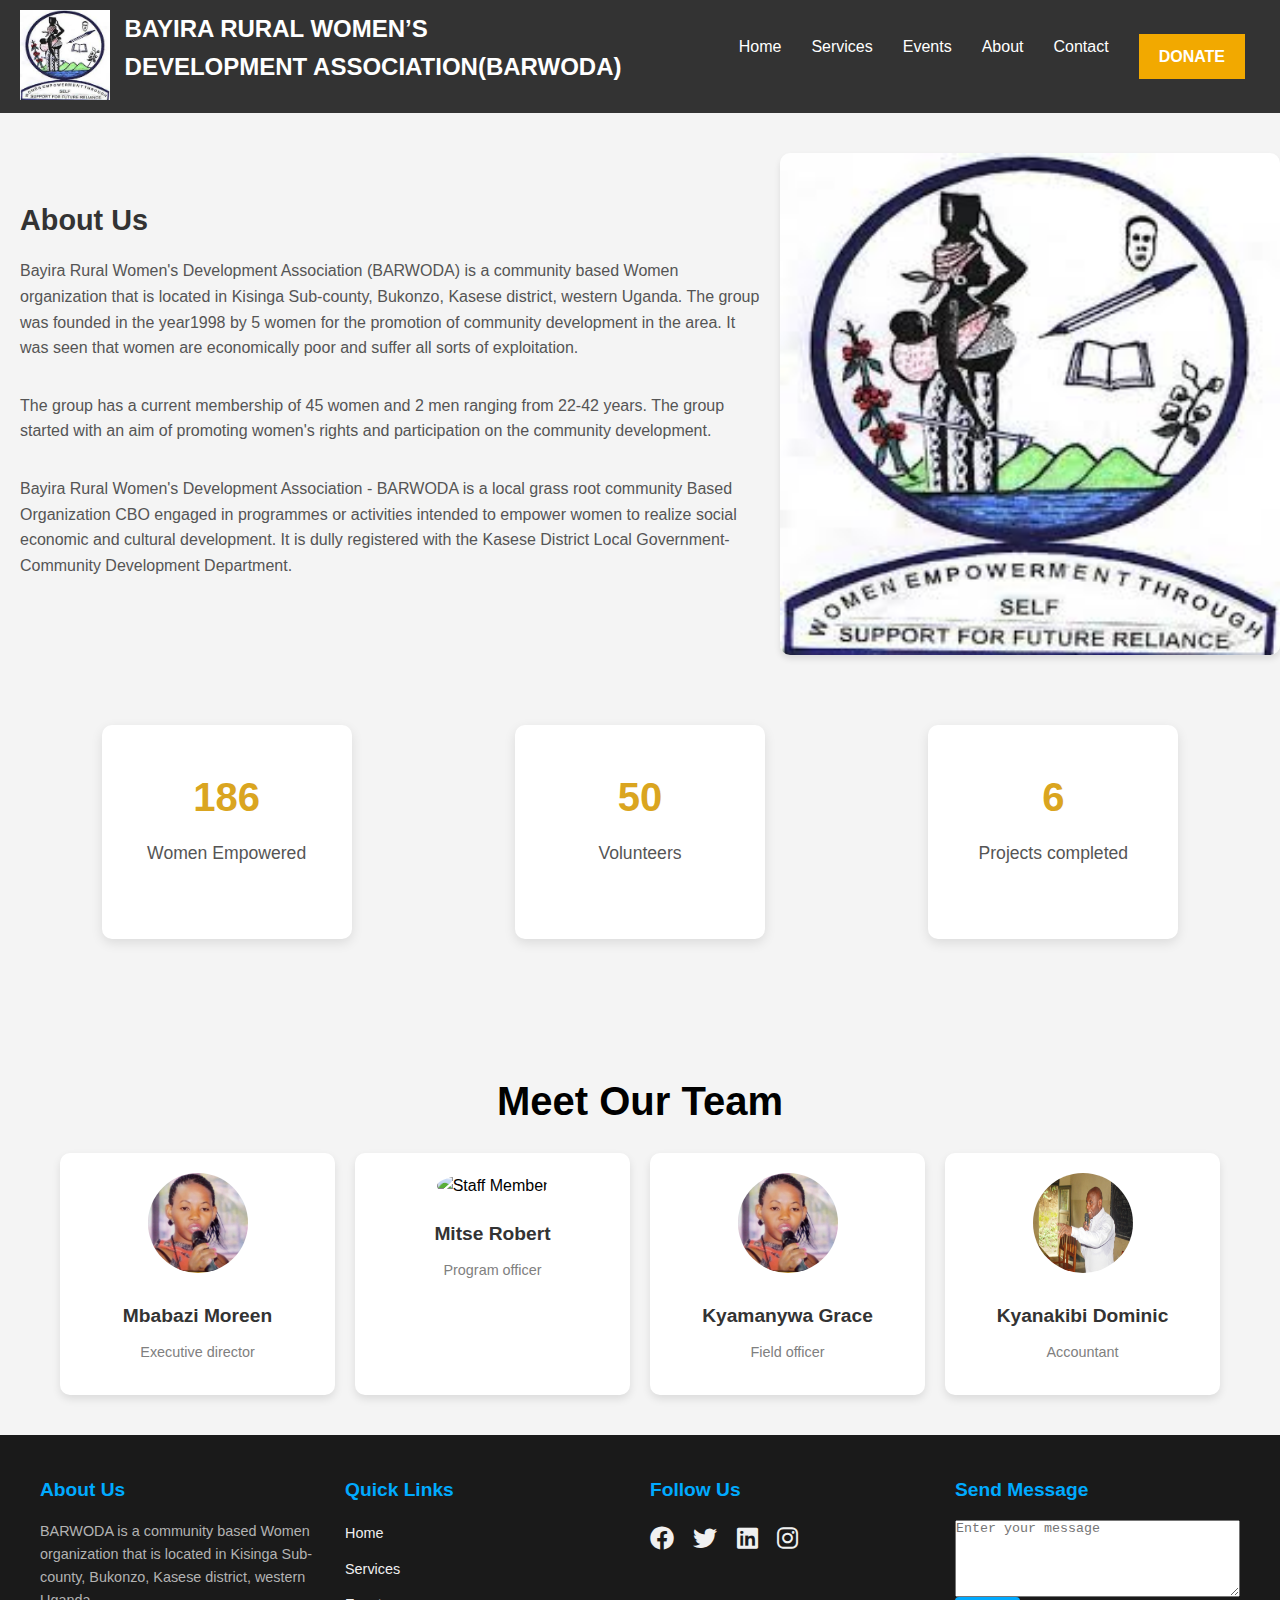
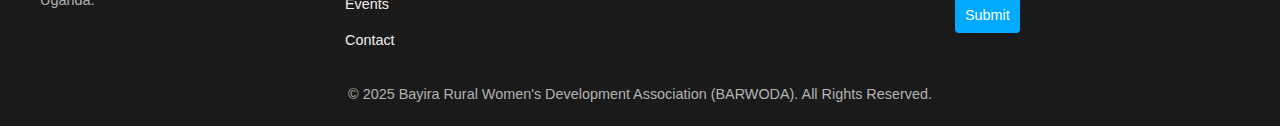
==== about.html @ 9ae96172 "Update about.html" ====
<!DOCTYPE html>
<html>

    <head>
      <link href="https://cdnjs.cloudflare.com/ajax/libs/font-awesome/6.0.0-beta3/css/all.min.css" rel="stylesheet">
      <link rel="stylesheet" href = "styles.css">
      <title>Services</title>
    </head>


<body>

    <!-- Header Section -->
    <header>
        <div class="logo-container">
            <img src="logo.jpeg" alt="Logo"> <!-- Replace 'logo.png' with your logo file -->
            <h1>BAYIRA RURAL WOMEN’S<br> DEVELOPMENT ASSOCIATION(BARWODA)</h1>
        </div>
        <div class="menu-toggle" onclick="toggleMenu()">
            <div></div>
            <div></div>
            <div></div>
        </div>
        <nav>
            <a href="index.html">Home</a>
            <a href="services.html">Services</a>
            <a href="events.html">Events</a>
            <a href="about.html">About</a>
            <a href="contact.html">Contact</a>
            <a href="donate.html" class="cta-button">DONATE</a>
        </nav>
    </header>
    <div class="activity">
        <img src="logo.jpeg" alt="Activity 1">
        <div class="activity-details">
            <h3>About Us</h3>
            <p>Bayira Rural Women's Development Association (BARWODA) is a community based Women organization that is located in Kisinga Sub-county, Bukonzo, Kasese district, western Uganda. The group was founded in the year1998 by 5 women for the promotion of community development in the area. It was seen that women are economically poor and suffer all sorts of exploitation.</p>
            <p>The group has a current membership of 45 women and 2 men ranging from 22-42 years.
                The group started with an aim of promoting women's rights and participation on the community development.
                
            </p>
            <p>
                Bayira Rural Women's Development Association - BARWODA is a local grass root community Based Organization CBO engaged in programmes or activities intended to empower women to realize social economic and cultural development. It is dully registered with the Kasese District Local Government-Community Development Department.
            </p>
        
        </div>
    </div>
    <section class="stats-section">
        <div class="stats-container">
          <!-- Stat Item 1 -->
          <div class="stat-item">
            <h3 class="counter" data-target="200">0</h3>
            <p>Women Empowered</p>
          </div>
    
          <!-- Stat Item 2 -->
          <div class="stat-item">
            <h3 class="counter" data-target="50">0</h3>
            <p>Volunteers</p>
          </div>
    
          <!-- Stat Item 3 -->
          <div class="stat-item">
            <h3 class="counter" data-target="6">0</h3>
            <p>Projects completed</p>
          </div>
        </div>
    </section>
    
    <section class="staff-section">
        <h2>Meet Our Team</h2>
        <div class="staff-grid">
            <div class="staff-card">
                <img src="Mbabazi Moreen.jpg" alt="barwoda executive director">
                <h3>Mbabazi Moreen</h3>
                <p>Executive director</p>
                
            </div>
            <div class="staff-card">
                <img src="MISTE ROBERT.jpg" alt="Staff Member">
                <h3>Mitse Robert</h3>
                <p>Program officer</p>
                
            </div>
            <div class="staff-card">
                <img src="Mbabazi Moreen.jpg" alt="Staff Member">
                <h3>Kyamanywa Grace</h3>
                <p>Field officer</p>
                
            </div>
            <div class="staff-card">
                <img src="accountant.JPG" alt="Staff Member">
                <h3>Kyanakibi Dominic</h3>
                <p>Accountant</p>
                
            </div>
            
    
        </div>
        
    </section>
    <footer class="footer">
        <div class="footer-container">
            <!-- Section 1: About -->
            <div class="footer-column">
                <h4>About Us</h4>
                <p>BARWODA is a community based Women organization that is located in Kisinga Sub-county, Bukonzo, Kasese district, western Uganda. </p>
            </div>

            <!-- Section 2: Links -->
            <div class="footer-column">
                <h4>Quick Links</h4>
                <ul>
                  <li><a href="index.html">Home</a></li>
                  <li><a href="services.html">Services</a></li>
                  <li><a href="events.html">Events</a></li>
                  <li><a href="contact.html">Contact</a></li>
                </ul>
            </div>

            <!-- Section 3: Social Media -->
            <div class="footer-column">
                <h4>Follow Us</h4>
                <div class="social-icons">
                    <a href="#"><i class="fab fa-facebook"></i></a>
                    <a href="#"><i class="fab fa-twitter"></i></a>
                    <a href="#"><i class="fab fa-linkedin"></i></a>
                    <a href="#"><i class="fab fa-instagram"></i></a>
                </div>
            </div>

            <!-- Section 4: Newsletter -->
            <div class="footer-column">
                <h4>Send Message</h4>
                <form action="#" method="POST">
                  <textarea id="message" rows="5" placeholder="Enter your message" required></textarea>
                  <a href="mailto:barwoda2005@gmail.com?subject=Donation Message&body=" + encodeURIComponent(document.getElementById('message').value)"><button type="submit">Submit</button></a>
                </form>
            </div>
        </div>
        <div class="footer-bottom">
            <p>&copy; 2025 Bayira Rural Women's Development Association (BARWODA). All Rights Reserved.</p>
        </div>
    </footer>
    <script>
        // Toggle the navigation menu on small screens
        function toggleMenu() {
            const menuToggle = document.querySelector('.menu-toggle');
            const nav = document.querySelector('nav');
            menuToggle.classList.toggle('active');
            nav.classList.toggle('active');
        }
    </script>
   <script>
    // Intersection Observer to trigger counter animation when the section is in view
    const counters = document.querySelectorAll('.counter');

    const updateCounter = (counter) => {
      const target = +counter.getAttribute('data-target');
      let count = 0;
      const interval = setInterval(() => {
        count++;
        counter.textContent = count;
        if (count === target) {
          clearInterval(interval);
        }
      }, 1);
    };

    const options = {
      root: null,
      rootMargin: '0px',
      threshold: 0.5 // Trigger when 50% of the section is in view
    };

    const observer = new IntersectionObserver((entries, observer) => {
      entries.forEach(entry => {
        if (entry.isIntersecting) {
          const counter = entry.target;
          updateCounter(counter);
          observer.unobserve(counter); // Stop observing once the counter is triggered
        }
      });
    }, options);

    counters.forEach(counter => {
      observer.observe(counter); // Start observing all counters
    });
  </script>
</body>
---- styles.css ----
body, h1, h4, p, ul, li, a, form, input, button {
    margin: 0;
    padding: 0;
    box-sizing: border-box;
}

body {
    font-family: Arial, sans-serif;
    line-height: 1.6;
}

a {
    text-decoration: none;
    color: inherit;
}

/* Footer Styles */
.footer {
    background-color: #1a1a1a;
    color: #f0f0f0;
    padding: 40px 20px 20px;
    position: relative;
}

.footer-container {
    display: grid;
    grid-template-columns: repeat(auto-fit, minmax(200px, 1fr));
    gap: 20px;
    max-width: 1200px;
    margin: 0 auto;
}

/* Column Titles */
.footer h4 {
    font-size: 1.2rem;
    margin-bottom: 15px;
    color: #00aaff;
}

/* Footer Text */
.footer p {
    font-size: 0.9rem;
    color: #b3b3b3;
    margin-bottom: 15px;
}

/* Footer Links */
.footer-column ul {
    list-style: none;
}

.footer-column li {
    margin-bottom: 10px;
}

.footer-column li a {
    color: #f0f0f0;
    font-size: 0.9rem;
    transition: color 0.3s;
}

.footer-column li a:hover {
    color: #00aaff;
}

/* Social Icons */
.social-icons a {
    margin-right: 15px;
    font-size: 1.5rem;
    color: #f0f0f0;
    transition: color 0.3s;
}

.social-icons a:hover {
    color: #00aaff;
}

/* Newsletter */
.footer-column form {
    display: flex;
    flex-direction: column;
}

.footer-column input {
    padding: 10px;
    border: none;
    border-radius: 4px;
    margin-bottom: 10px;
    font-size: 0.9rem;
}

.footer-column button {
    padding: 10px;
    border: none;
    border-radius: 4px;
    background-color: #00aaff;
    color: #fff;
    font-size: 0.9rem;
    cursor: pointer;
    transition: background-color 0.3s;
}

.footer-column button:hover {
    background-color: #008ecc;
}

/* Footer Bottom */
.footer-bottom {
    text-align: center;
    margin-top: 20px;
    font-size: 0.8rem;
    color: #b3b3b3;
}

.footer-bottom p {
    margin: 0;
}

/* Responsive Design */
@media (max-width: 768px) {
    .footer-container {
        grid-template-columns: 1fr;
        text-align: center;
    }

    .social-icons {
        justify-content: center;
    }
    header .logo-container{
      height: 60px; /* Adjust the logo size */
      margin-left: 0px;
      position: relative;
      align-content: left;
      text-align: left;
    }
    .nav{
      align-items: end;
      text-align: left;
      margin-left: 0px;
    }
}
        /* Global Styles */
        body {
            margin: 0;
            font-family: 'Poppins', sans-serif;
        }

        /* Header Styles */
        header {
            display: flex;
            justify-content: space-between;
            align-items: center;
            padding: 10px 20px;
            background-color: #333;
            color: white;
            position: static;
            z-index: 100;
        }

        header .logo-container {
            display: flex;
            align-items: left;
        }

        header .logo-container img {
            height: 90px; /* Adjust the logo size */
            margin-right: 15px;
        }

        header h1 {
            font-size: 24px;
            font-weight: 600;
            word-wrap: break-word; /* Ensures the name breaks on small screens */
        }

        nav {
            display: flex;
        }

        nav a {
            color: white;
            text-decoration: none;
            margin: 0 15px;
            font-weight: 500;
            transition: color 0.3s ease;
        }

        nav a:hover {
            color: #f2a900;
        }

        .cta-button {
            padding: 10px 20px;
            background-color: #f2a900;
            color: white;
            border: none;
            cursor: pointer;
            font-weight: bold;
            transition: background-color 0.3s ease;
        }

        .cta-button:hover {
            background-color: #e59a00;
        }

        /* Mobile Menu Styles */
        .menu-toggle {
            display: none;
            flex-direction: column;
            justify-content: space-between;
            width: 30px;
            height: 25px;
            cursor: pointer;
        }

        .menu-toggle div {
            width: 30px;
            height: 4px;
            background-color: white;
        }

        /* Hero Section Styles */
        .hero {
            position: relative;
            background: url('barwoda.jpg') no-repeat center center/cover;
            height: 100vh;
            display: flex;
            justify-content: left;
            align-items: left;
            color: white;
            text-align: left;
            overflow: hidden;
            font-weight: bolder;

        }

        .hero h2 {
            font-size: 48px;
            font-weight: 600;
            opacity: 0;
            animation: fadeIn 3s forwards;
        }
        .hero p{
            color: white;
            font-weight: 300;
            font-size: 14px;
        }
        .hero .subtitle {
            font-size: 24px;
            margin-top: 20px;
            opacity: 0;
            animation: fadeIn 4s forwards;
            color: orange;
        }

        /* Background Content */
        .background-content {
            position: absolute;
            top: 50%;
            left: 50%;
            transform: translate(-50%, -50%);
            text-align: left;
            color: black;
            z-index: 1;
        }

        .background-content h3 {
            font-size: 32px;
            opacity: 0;
            animation: fadeIn 5s forwards;
        }

        .background-content p {
            font-size: 18px;
            opacity: 0;
            animation: fadeIn 6s forwards;
        }
        .container {
      display: flex;
      justify-content: flex-start;
      align-items: flex-start;
      height: 100vh;
      padding: 40px;
    }

    .content {
      max-width: 600px;
      text-align: left;
    }

    h1 {
      font-size: 2.5rem;
      margin-bottom: 1rem;
      position: relative;
    }

    .content h1::after {
      content: "";
      display: block;
      width: 50px;
      height: 2px;
      background-color: goldenrod;
      margin-top: 10px;
    }

    p {
      font-size: 1rem;
      line-height: 1.6;
      margin-bottom: 2rem;
    }



    .buttonss a {
      padding: 10px;
      font-size: 1rem;
      color: white;
      text-decoration: none;
      background-color: darkorange;
      border-radius: 5px;
      transition: background-color 0.3s;
    }

    .buttonss a:hover {
      background-color: #4141d4;
    }

    /* Responsive adjustments */
    @media (max-width: 768px) {
      .container {
        padding: 20px;
      }

      h1 {
        font-size: 2rem;
      }

      p {
        font-size: 0.9rem;
      }

      .buttons {
        flex-direction: column;
        gap: 5px;
      }

      .buttons a {
        padding: 5px;
        font-size: 0.9rem;
      }
    }

    @media (max-width: 480px) {
      h1 {
        font-size: 1.8rem;
      }

      p {
        font-size: 0.8rem;
      }

      .buttons a {
        font-size: 0.8rem;
      }
    }

        /* Animation */
        @keyframes fadeIn {
            from {
                opacity: 0;
            }
            to {
                opacity: 1;
            }
        }

        /* Mobile Menu - Responsive */
        @media (max-width: 768px) {
            header {
                flex-direction: column;
                text-align: left;
            }
            

            header h1 {
                font-size: 28px; /* Smaller font for the name */
                text-align: left;
            }

            header .logo-container {
              display: flex;
              align-items: left;
              margin-left: 5px;
          }
  
          header .logo-container img {
              height: 50px; /* Adjust the logo size */
              margin-right: 15px;
          }
            header .logo-container h1 {
              text-align: center; 
          }

            nav {
                display: none;
                flex-direction: column;
                align-items: left;
                width: 100%;
                margin-top: 20px;
            }

            nav a {
                margin: 10px 0;
                font-size: 18px;
            }

            .cta-button {
                margin-top: 20px;
            }

            .menu-toggle {
                display: flex;
                position: absolute;
                right: 20px;
                top: 20px;
            }

            .menu-toggle.active + nav {
                display: flex;
            }

            .hero h2 {
                font-size: 36px;
            }

            .hero .subtitle {
                font-size: 20px;
            }
        }
        .logo {
      width: 350px;
      animation: easeInOut 3s infinite alternate;
      margin-top: 110px;
      margin-right: 50px;
    }

    @keyframes easeInOut {
      0% {
        transform: translateY(0);
        opacity: 0.7;
      }
      50% {
        transform: translateY(-10px);
        opacity: 1;
      }
      100% {
        transform: translateY(0);
        opacity: 0.7;
      }
    }
    .about-section {
  display: flex;
  flex-wrap: wrap;
  padding: 20px; /* Reduced padding */
  background-color: #f9f9f9;
  align-items: center;
  gap: 20px;
  margin-bottom: 20px; /* Controls space below the section */
}


.container {
  display: flex;
  flex-direction: row;
  gap: 20px;
  width: 100%;
}

.about-content {
  flex: 1;
  max-width: 600px;
  padding-right: 30px; /* Adjust padding to avoid excess space */
}

.about-content h2 {
  color: orange;
  font-size: 34px;
  margin-bottom: 10px;
}

.about-content h3 {
  font-size: 20px;
  color: #333;
  margin-bottom: 15px;
}

.about-content p {
  font-size: 16px;
  color: #555;
  line-height: 1.8;
}

.about-image {
  flex: 1;
  max-width: 400px;
  margin: 0; /* Ensures no additional margin */
  position: relative;
}

.about-image img {
  width: 100%;
  border-radius: 8px;
  box-shadow: 0px 4px 10px rgba(0, 0, 0, 0.1);
}

.image-overlay {
  position: absolute;
  bottom: -20px;
  right: -20px;
  background-color: white;
  border-radius: 50%;
  padding: 10px;
  box-shadow: 0px 4px 10px rgba(0, 0, 0, 0.1);
}

.image-overlay img {
  width: 80px;
  height: 80px;
  object-fit: contain;
  border-radius: 50%;
}
.card-container {
    display: grid;
    grid-template-columns: repeat(auto-fit, minmax(200px, 1fr));
    gap: 20px;
    max-width: 1200px;
    margin: 0 auto;
    padding: 20px;
}

.card {
    background-color: #ffffff;
    border-radius: 10px;
    box-shadow: 0 4px 6px rgba(0, 0, 0, 0.1);
    padding: 20px;
    text-align: center;
    transition: transform 0.3s, box-shadow 0.3s;
}

.card:hover {
    transform: translateY(-10px);
    box-shadow: 0 8px 12px rgba(0, 0, 0, 0.2);
}

.icon {
    font-size: 40px;
    color: #007BFF;
    margin-bottom: 10px;
}

h3 {
    font-size: 1.5rem;
    color: #333;
    margin-bottom: 10px;
}

p {
    font-size: 0.9rem;
    color: #666;
    line-height: 1.6;
}
.goals {
  margin: 0;
  padding-top: 20px; /* Add padding to balance the gap */
  font-family: 'Arial', sans-serif;
  background-color: #f9f9f9;
  display: flex;
  justify-content: center;
  align-items: center;
}
/* Responsive Design */
@media (max-width: 768px) {
    .card-container {
        grid-template-columns: 1fr;
    }
}
.aboutcall{
    background-color: orange;
    border-radius: 15px;
    padding: 10px;
    
}
.activities {
            max-width: 1200px;
            margin: 0 auto;
            padding: 20px;
        }

        .activity {
            display: flex;
            align-items: center;
            margin: 40px 0;
        }

        .activity:nth-child(even) {
            flex-direction: row-reverse;
        }

        .activity img {
            width: 100%;
            max-width: 500px;
            border-radius: 10px;
            box-shadow: 0 4px 6px rgba(0, 0, 0, 0.1);
        }

        .activity-details {
            flex: 1;
            padding: 20px;
        }

        .activity-details h3 {
            font-size: 1.8rem;
            margin-bottom: 15px;
            color: #333;
        }

        .activity-details p {
            font-size: 1rem;
            color: #555;
            line-height: 1.6;
        }

        .activity-details a {
            display: inline-block;
            margin-top: 15px;
            padding: 10px 20px;
            background-color: #e59a00;
            color: #fff;
            text-decoration: none;
            border-radius: 5px;
            transition: background-color 0.3s;
        }

        .activity-details a:hover {
            background-color: #0056b3;
        }

        @media (max-width: 768px) {
            .activity {
                flex-direction: column;
            }

            .activity:nth-child(even) {
                flex-direction: column;
            }

            .activity img {
                margin-bottom: 20px;
            }
        }
        .activee{
            text-align: center;
            color: #e59a00;
            font-size: 34px;
        }
        .contact-form {
            background-color: #ffffff;
            border-radius: 10px;
            box-shadow: 0 4px 6px rgba(0, 0, 0, 0.1);
            padding: 40px;
            max-width: 400px;
            width: 100%;
            margin-left: 40px;
        }

        .contact-form h2 {
            margin-bottom: 20px;
            font-size: 24px;
            color: #333333;
        }

        .contact-form .form-group {
            margin-bottom: 15px;
        }

        .contact-form label {
            display: block;
            font-size: 14px;
            margin-bottom: 5px;
            color: #555555;
        }

        .contact-form input,
        .contact-form textarea,
        .contact-form button {
            width: 100%;
            padding: 10px;
            border: 1px solid #dddddd;
            border-radius: 5px;
            font-size: 14px;
        }

        .contact-form input:focus,
        .contact-form textarea:focus {
            outline: none;
            border-color: #007BFF;
            box-shadow: 0 0 5px rgba(0, 123, 255, 0.5);
        }

        .contact-form textarea {
            resize: none;
            height: 100px;
        }

        .contact-form button {
            background-color: #007BFF;
            color: #ffffff;
            border: none;
            cursor: pointer;
            font-size: 16px;
            transition: background-color 0.3s ease;
        }

        .contact-form button:hover {
            background-color: #0056b3;
        }

        .contact-form .form-message {
            margin-top: 10px;
            font-size: 14px;
            color: #28a745;
            display: none;
        }

        @media (max-width: 768px) {
            .contact-form {
                padding: 20px;
            }

            .contact-form h2 {
                font-size: 20px;
            }
        }
        * {
            margin: 0;
            padding: 0;
            box-sizing: border-box;
          }
          
          body {
            font-family: 'Arial', sans-serif;
            background-color: #f4f4f4;
          }
          
          .container {
            max-width: 1200px;
            margin: 0 auto;
            padding: 20px;
          }
          .content-wrapper {
            max-width: 1200px;
            margin: 0 auto;
            padding: 20px;
          }
      
          section {
            margin-bottom: 60px; /* Spacing between sections */
          }
      
          .aims-objectives {
            background-color: #f9f9f9;
            padding: 40px 30px;
            border-radius: 10px;
            box-shadow: 0 6px 15px rgba(0, 0, 0, 0.1);
            transition: all 0.3s ease;
          }
      
          .aims-objectives:hover {
            transform: translateY(-5px);
            box-shadow: 0 10px 20px rgba(0, 0, 0, 0.15);
          }
      
          .section-title {
            font-size: 2rem;
            text-align: center;
            margin-bottom: 30px;
            font-weight: bold;
            color: #333;
            text-transform: uppercase;
          }
      
          .objectives-list {
            list-style-type: none;
            padding-left: 0;
          }
      
          .objectives-list li {
            color: #555;
            padding-left: 35px;
            position: relative;
            margin-bottom: 20px;
            line-height: 1.5;
          }
      
          .tick {
            position: absolute;
            left: 10px;
            top: 0;
            color: orange;
            font-size: 1.5rem;
          }
      
          .objectives-list li:hover {
            color: #4caf50;
            background-color: #f0f8f4;
            padding-left: 40px;
            border-radius: 5px;
            transition: all 0.3s ease;
          }
      
          @media (max-width: 768px) {
            .buttons{
              padding-right: 20px;
              
            }
            .section-title {
              font-size: 1.5rem;
              margin-bottom: 20px;
            }
      
            .objectives-list li {
              font-size: 1rem;
              padding-left: 30px;
            }
          }
          .director-section {
            margin: 50px 0;
            display: flex;
            justify-content: center;
            align-items: center;
            flex-direction: column;
          }
      
          /* Title Background (Navy Blue) */
          .director-title {
            
            color: black;
            padding: 20px;
            text-align: center;
            width: 100%;
            font-size: 1.8rem;
          }
      
          /* Director Info Section */
          .director-info {
            display: flex;
            flex-direction: column;
            align-items: center;
            background-color: #f1f1f1;
            width: 100%;
            margin-top: -10px;
            padding: 20px;
            border-radius: 10px;
            box-shadow: 0 4px 10px rgba(0, 0, 0, 0.1);
          }
      
          .director-info img {
            border-radius: 50%;
            width: 250px;
            height: 250px;
            object-fit: cover;
            box-shadow: 0 4px 10px rgba(0, 0, 0, 0.15);
            margin-bottom: 20px;
          }
      
          .director-name {
            font-size: 1.5rem;
            font-weight: bold;
            color: #333;
            margin-bottom: 10px;
          }
      
          .director-title-name {
            background-color: goldenrod;
            color: black;
            padding: 8px 16px;
            border-radius: 20px;
            font-size: 1.1rem;
          }
      
          /* Responsive Design */
          @media (max-width: 768px) {
            .director-title {
              font-size: 1.5rem;
            }
      
            .director-info {
              width: 90%;
            }
      
            .director-name {
              font-size: 1.2rem;
            }
      
            .director-title-name {
              font-size: 1rem;
            }
          }
      
          @media (max-width: 480px) {
            .director-info {
              width: 95%;
              padding: 15px;
            }
      
            .director-title {
              font-size: 1.3rem;
            }
      
            .director-name {
              font-size: 1.1rem;
            }
      
            .director-title-name {
              font-size: 0.9rem;
            }
          }
          .stats-section {
            padding: 30px 20px;
            text-align: center;
          }
      
          .stats-container {
            display: flex;
            justify-content: space-around;
            align-items: center;
            flex-wrap: wrap;
            gap: 40px;
            max-width: 1200px;
            margin: 0 auto;
          }
      
          .stat-item {
            background-color: #ffffff;
            border-radius: 10px;
            padding: 40px 20px;
            box-shadow: 0 4px 12px rgba(0, 0, 0, 0.1);
            width: 250px;
            transition: transform 0.3s ease-in-out;
          }
      
          .stat-item h3 {
            font-size: 2.5rem;
            color: goldenrod;
            margin-bottom: 10px;
          }
      
          .stat-item p {
            font-size: 1.1rem;
            color: #555;
          }
      
          /* Hover effect */
          .stat-item:hover {
            transform: translateY(-10px);
          }
      
          /* Responsive Design */
          @media (max-width: 768px) {
            .stats-container {
              flex-direction: column;
              align-items: center;
            }
      
            .stat-item {
              width: 80%;
              margin-bottom: 20px;
            }
          }
          
          .contact-sectionn {
            background-color: #f4f7f9;
            padding: 60px 20px;
          }
      
          .contact-containerr {
            max-width: 1200px;
            margin: 0 auto;
            display: flex;
            flex-wrap: wrap;
            justify-content: space-between;
            gap: 20px;
          }
      
          /* Contact Details Box */
          .contact-boxx {
            flex: 1 1 calc(50% - 20px);
            background: #fff;
            border-radius: 8px;
            padding: 20px;
            box-shadow: 0 4px 8px rgba(0, 0, 0, 0.1);
            transition: transform 0.3s ease, box-shadow 0.3s ease;
          }
      
          .contact-boxx:hover {
            transform: translateY(-5px);
            box-shadow: 0 8px 16px rgba(0, 0, 0, 0.2);
          }
      
          .contact-boxx i {
            font-size: 2rem;
            color: #00447c;
            margin-bottom: 10px;
          }
      
          .contact-boxx h3 {
            font-size: 1.2rem;
            color: #333;
            margin-bottom: 10px;
          }
      
          .contact-boxx p {
            font-size: 1rem;
            color: #555;
          }
      
          /* Form Section */
          .contact-formm {
            flex: 1 1 100%;
            background: #fff;
            border-radius: 8px;
            padding: 20px;
            box-shadow: 0 4px 8px rgba(0, 0, 0, 0.1);
          }
      
          .contact-formm h2 {
            font-size: 1.8rem;
            color: #00447c;
            margin-bottom: 20px;
            text-align: center;
          }
      
          .contact-formm form {
            display: flex;
            flex-direction: column;
            gap: 15px;
          }
      
          .contact-formm input, 
          .contact-formm textarea, 
          .contact-formm button {
            padding: 10px;
            font-size: 1rem;
            border: 1px solid #ccc;
            border-radius: 5px;
            outline: none;
          }
      
          .contact-formm textarea {
            resize: none;
          }
      
          .contact-formm button {
            background-color: #00447c;
            color: #fff;
            border: none;
            cursor: pointer;
            transition: background-color 0.3s ease;
          }
      
          .contact-formm button:hover {
            background-color: #0066aa;
          }
      
          /* Responsive Design */
          @media (max-width: 768px) {
            .contact-boxx {
              flex: 1 1 100%;
            }
      
            .contact-formm {
              margin-top: 20px;
            }
          }
          .parallax-section {
            height: 60vh; /* Adjust height as needed */
            background-attachment: fixed; /* Sticky background */
            background-position: center;
            background-repeat: no-repeat;
            background-size: cover;
            display: flex;
            align-items: center;
            justify-content: center;
            margin-bottom: 0px;
          }
      
          .parallax-section h1 {
            font-size: 3rem;
            color: #fff;
            text-shadow: 2px 2px 4px rgba(0, 0, 0, 0.6);
            text-align: center;
            padding: 0 20px;
          }
          @media (max-width: 768px) {
            .parallax-section {
              background-attachment: scroll; /* Disable fixed background on mobile */
            }
      
            .parallax-section h1 {
              font-size: 2rem;
            }}
            .con{
              text-align: center;
              color: goldenrod;
              font-size: 50px;
              text-shadow: #1a1a1a;
              font-weight: 600;
              margin-top: 40px;

            }
            @media (max-width: 768px) {
              .logo-container h1{
                font-size: 14px;
                text-align: center;

              }
              .logo-container img{
              
                position: relative;
              }
              

            }
            .donate-container {
              width: 100%;
              max-width: 1100px;
              padding: 20px;
              text-align: center;
              margin-left: 80px;
          }
          .donate-header p{
            color: black;
          }
          .bbb
  
          /* Title and description */
          .donate-header {
              margin-bottom: 40px;
          }
  
          .donate-header h1 {
              font-size: 48px;
              font-weight: bold;
              margin-bottom: 10px;
              color: #fff;
          }
  
          .donate-header p {
              font-size: 18px;
              color: #e0e0e0;
              max-width: 800px;
              margin: 0 auto;
          }
  
          /* Flex container for payment methods */
          .payment-methods {
              display: flex;
              justify-content: space-between;
              gap: 30px;
              flex-wrap: wrap;
              width: 100%;
              margin-top: 40px;
          }
  
          /* Card Design */
          .payment-method {
              background-color: #fff;
              border-radius: 15px;
              padding: 30px;
              width: 48%;
              box-shadow: 0 8px 20px rgba(0, 0, 0, 0.1);
              transition: transform 0.3s ease-in-out;
              color: #333;
              position: relative;
              overflow: hidden;
          }
  
          .payment-method:hover {
              transform: translateY(-10px);
          }
  
          .payment-method img {
              width: 60px;
              height: 60px;
              margin-bottom: 20px;
          }
  
          .payment-method h3 {
              font-size: 24px;
              margin-bottom: 10px;
              color: #333;
          }
  
          .payment-method p {
              color: #555;
              font-size: 16px;
              margin-bottom: 20px;
          }
  
          .payment-method .number {
              font-weight: bold;
              font-size: 18px;
              color: #333;
              margin-bottom: 20px;
          }
  
          .payment-method input {
              padding: 12px;
              width: 80%;
              font-size: 16px;
              border-radius: 5px;
              border: 1px solid #ccc;
              margin-bottom: 20px;
          }
  
          .payment-method button {
              background-color: #4CAF50;
              color: white;
              padding: 12px 25px;
              border: none;
              border-radius: 5px;
              cursor: pointer;
              font-size: 18px;
              transition: background-color 0.3s;
          }
  
          .payment-method button:hover {
              background-color: #45a049;
          }
  
          /* Responsive Design */
          @media (max-width: 768px) {
              .payment-methods {
                  flex-direction: column;
                  align-items: center;
              }
  
              .payment-method {
                  width: 80%;
                  margin-bottom: 20px;
              }
              .donate-container {
                width: 100%;
                max-width: 1100px;
                padding: 20px;
                text-align: center;
                margin-left: 10px;
            }
          }
          .h{
            color: goldenrod;
            font-size: 34px;

          }
          .hh{
            color: black;
          }
          .bbb{
            border-radius: 5px;
            background-color: goldenrod;
            padding: 10px;
          }
          .events-section {
            display: grid;
            grid-template-columns: repeat(auto-fit, minmax(300px, 1fr));
            gap: 20px;
            margin-top: 20px;
        }

        .event-card {
            background: #fff;
            border: 1px solid #ddd;
            border-radius: 8px;
            overflow: hidden;
            box-shadow: 0 4px 6px rgba(0, 0, 0, 0.1);
            transition: transform 0.3s ease, box-shadow 0.3s ease;
        }

        .event-card:hover {
            transform: translateY(-5px);
            box-shadow: 0 6px 12px rgba(0, 0, 0, 0.2);
        }

        .event-image img {
            width: 100%;
            height: auto;
        }

        .event-content {
            padding: 15px;
        }

        .event-title {
            font-size: 1.2rem;
            margin-bottom: 10px;
            color: #0056b3;
            text-decoration: none;
            display: block;
        }

        .event-title:hover {
            text-decoration: underline;
        }

        .event-meta {
            font-size: 0.9rem;
            color: #666;
            margin-bottom: 10px;
        }

        .event-description {
            font-size: 1rem;
            margin-bottom: 15px;
        }

        .read-more {
            text-decoration: none;
            font-weight: bold;
            color: #0056b3;
            font-size: 1rem;
        }

        .read-more:hover {
            text-decoration: underline;
        }
        .image-gallery {
          display: grid;
          grid-template-columns: repeat(auto-fit, minmax(250px, 1fr));
          gap: 20px;
          max-width: 1200px;
          margin: 0 auto;
      }
      
      .gallery-item {
          overflow: hidden;
          border-radius: 10px;
          box-shadow: 0 4px 6px rgba(0, 0, 0, 0.1);
          transition: transform 0.3s, box-shadow 0.3s;
      }
      
      .gallery-item img {
          width: 100%;
          height: auto;
          display: block;
          transition: transform 0.3s;
      }
      
      .gallery-item:hover {
          transform: translateY(-10px);
          box-shadow: 0 6px 12px rgba(0, 0, 0, 0.15);
      }
      
      .gallery-item:hover img {
          transform: scale(1.1);
      }
      .gallery-item p{
        font-size: 24px;
        color: goldenrod;
      }
.staff-section {
            max-width: 1200px;
            margin: auto;
            padding: 40px 20px;
            text-align: center;
        }
        .staff-section h2 {
            font-size: 2.5rem;
            margin-bottom: 20px;
        }
        .staff-grid {
            display: grid;
            grid-template-columns: repeat(auto-fit, minmax(250px, 1fr));
            gap: 20px;
        }
        .staff-card {
            background: white;
            padding: 20px;
            border-radius: 10px;
            box-shadow: 0 4px 8px rgba(0, 0, 0, 0.1);
            text-align: center;
            transition: transform 0.3s;
        }
        .staff-card:hover {
            transform: translateY(-10px);
        }
        .staff-card img {
            width: 100px;
            height: 100px;
            border-radius: 50%;
            margin-bottom: 10px;
        }
        .staff-card h3 {
            font-size: 1.2rem;
            margin: 10px 0;
        }
        .staff-card p {
            color: gray;
            margin-bottom: 10px;
        }
        .social-links a {
            margin: 0 5px;
            color: #007bff;
            text-decoration: none;
            font-size: 1.2rem;
        }
        .social-links a:hover {
            color: #0056b3;
        }
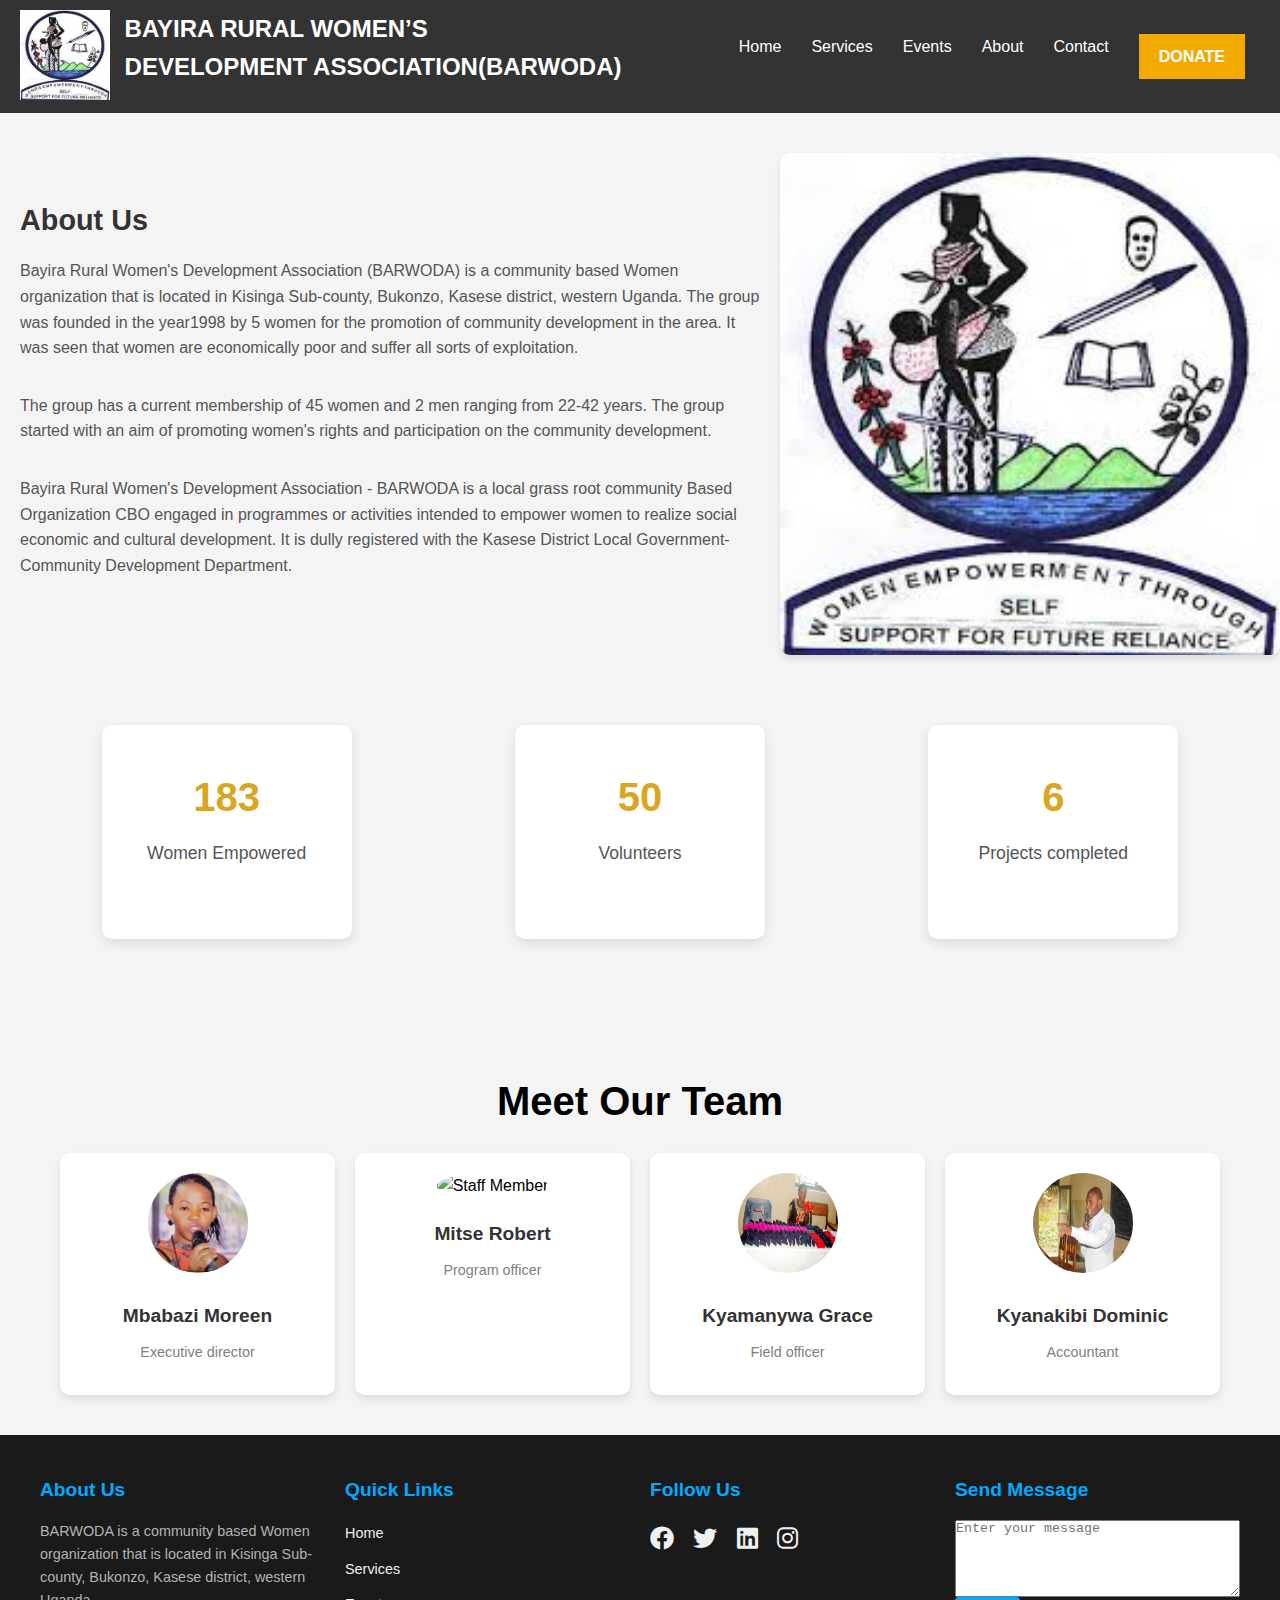
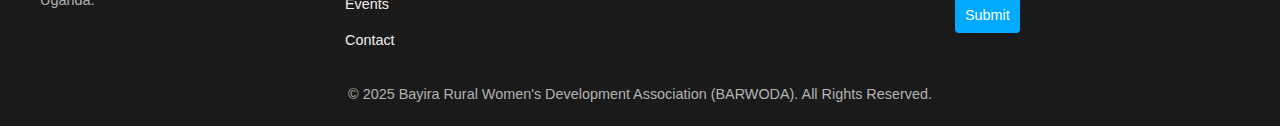
==== commit fbb87367: "Update about.html" ====
--- a/about.html
+++ b/about.html
@@ -83,7 +83,7 @@
                 
             </div>
             <div class="staff-card">
-                <img src="Mbabazi Moreen.jpg" alt="Staff Member">
+                <img src="BARWODA 20.JPG" alt="Staff Member">
                 <h3>Kyamanywa Grace</h3>
                 <p>Field officer</p>
                 
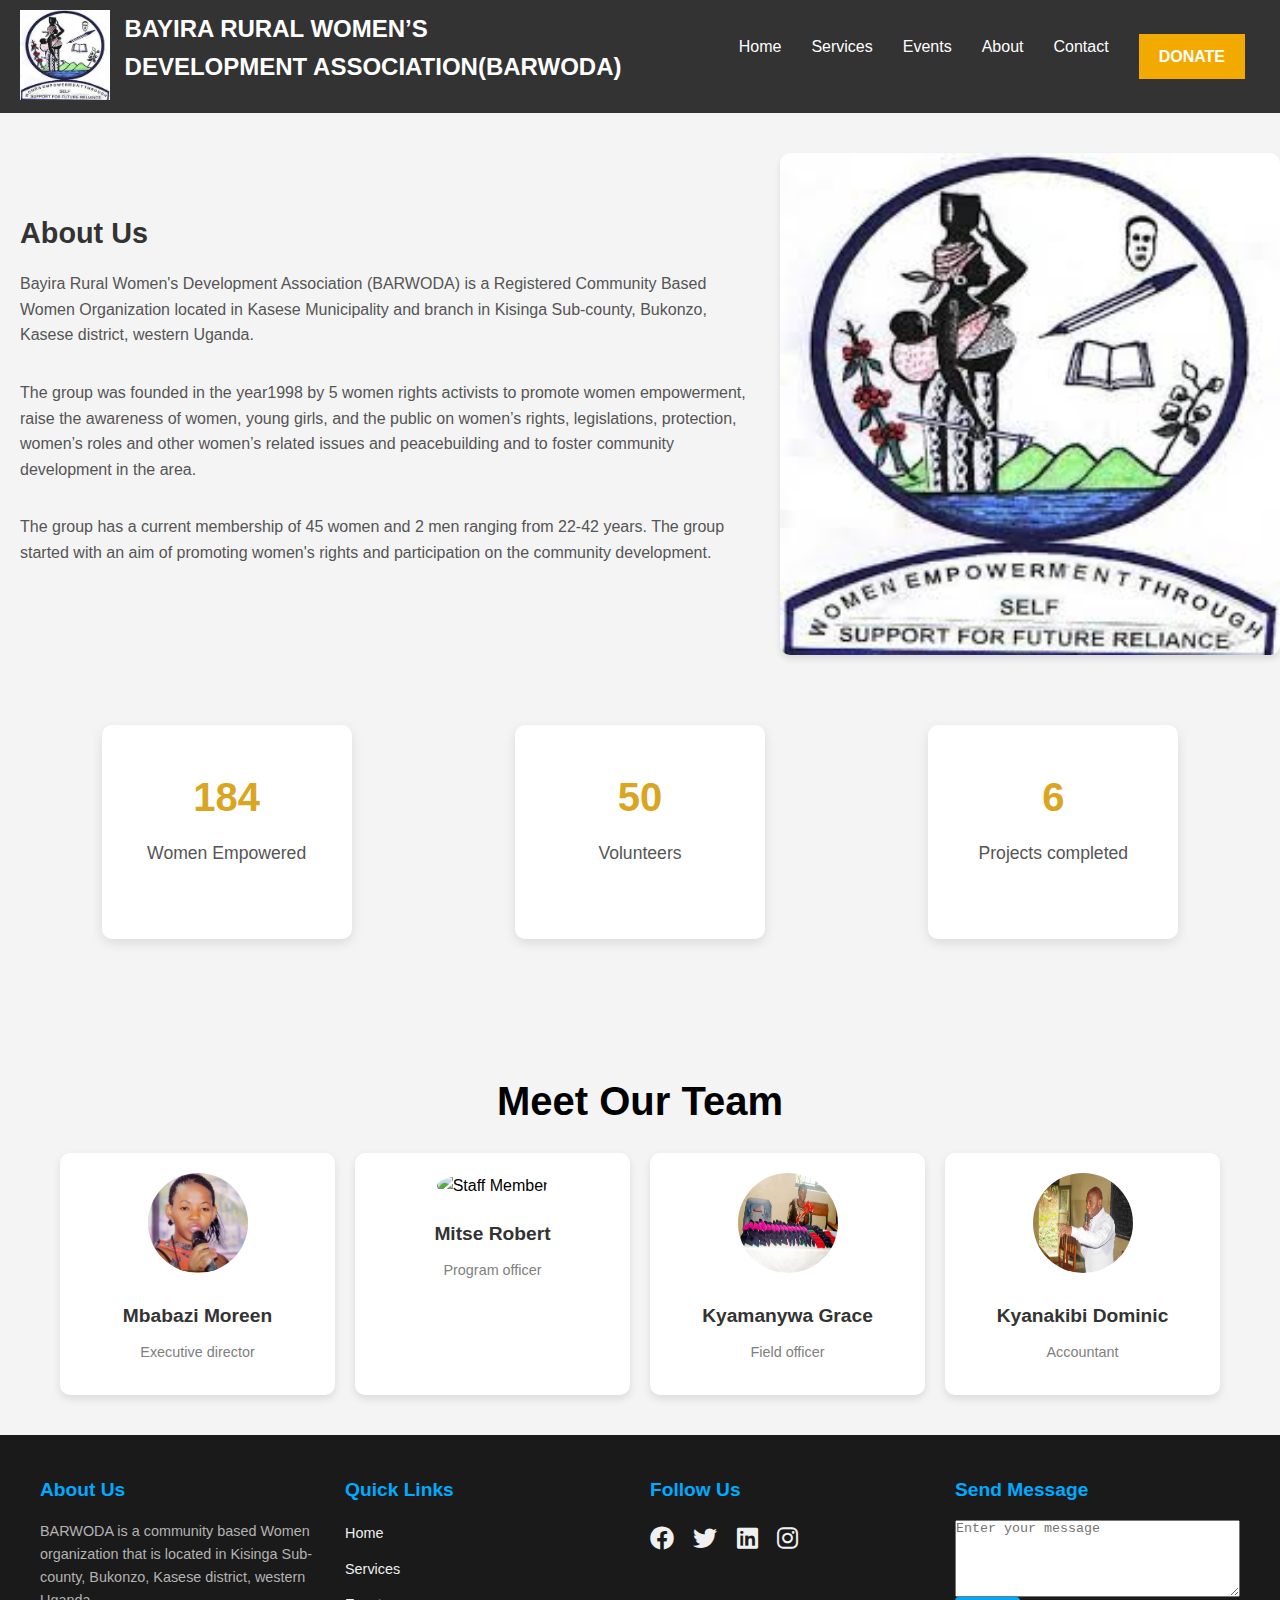
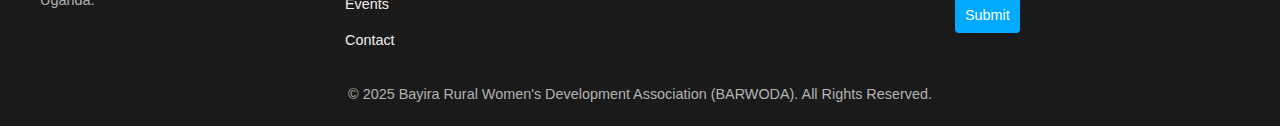
==== commit 89b7e1d1: "Update about.html" ====
--- a/about.html
+++ b/about.html
@@ -34,13 +34,22 @@
         <img src="logo.jpeg" alt="Activity 1">
         <div class="activity-details">
             <h3>About Us</h3>
-            <p>Bayira Rural Women's Development Association (BARWODA) is a community based Women organization that is located in Kisinga Sub-county, Bukonzo, Kasese district, western Uganda. The group was founded in the year1998 by 5 women for the promotion of community development in the area. It was seen that women are economically poor and suffer all sorts of exploitation.</p>
-            <p>The group has a current membership of 45 women and 2 men ranging from 22-42 years.
-                The group started with an aim of promoting women's rights and participation on the community development.
-                
+            <p>Bayira Rural Women's Development Association (BARWODA) is a Registered
+Community Based Women Organization located in Kasese Municipality and branch in Kisinga Sub-county,
+Bukonzo, Kasese district, western Uganda.</p>
+            <p>The group was founded in the year1998 by 5 women rights activists to
+promote   women empowerment, raise the awareness of women, young
+girls, and the public on women’s rights, legislations, protection,
+women’s roles and other women’s related issues and peacebuilding and
+to foster community development in the area.
+
             </p>
             <p>
-                Bayira Rural Women's Development Association - BARWODA is a local grass root community Based Organization CBO engaged in programmes or activities intended to empower women to realize social economic and cultural development. It is dully registered with the Kasese District Local Government-Community Development Department.
+                The group has a current membership of 45 women and 2 men ranging from
+22-42 years.
+The group started with an aim of promoting women's rights and
+participation on the community development.
+
             </p>
         
         </div>
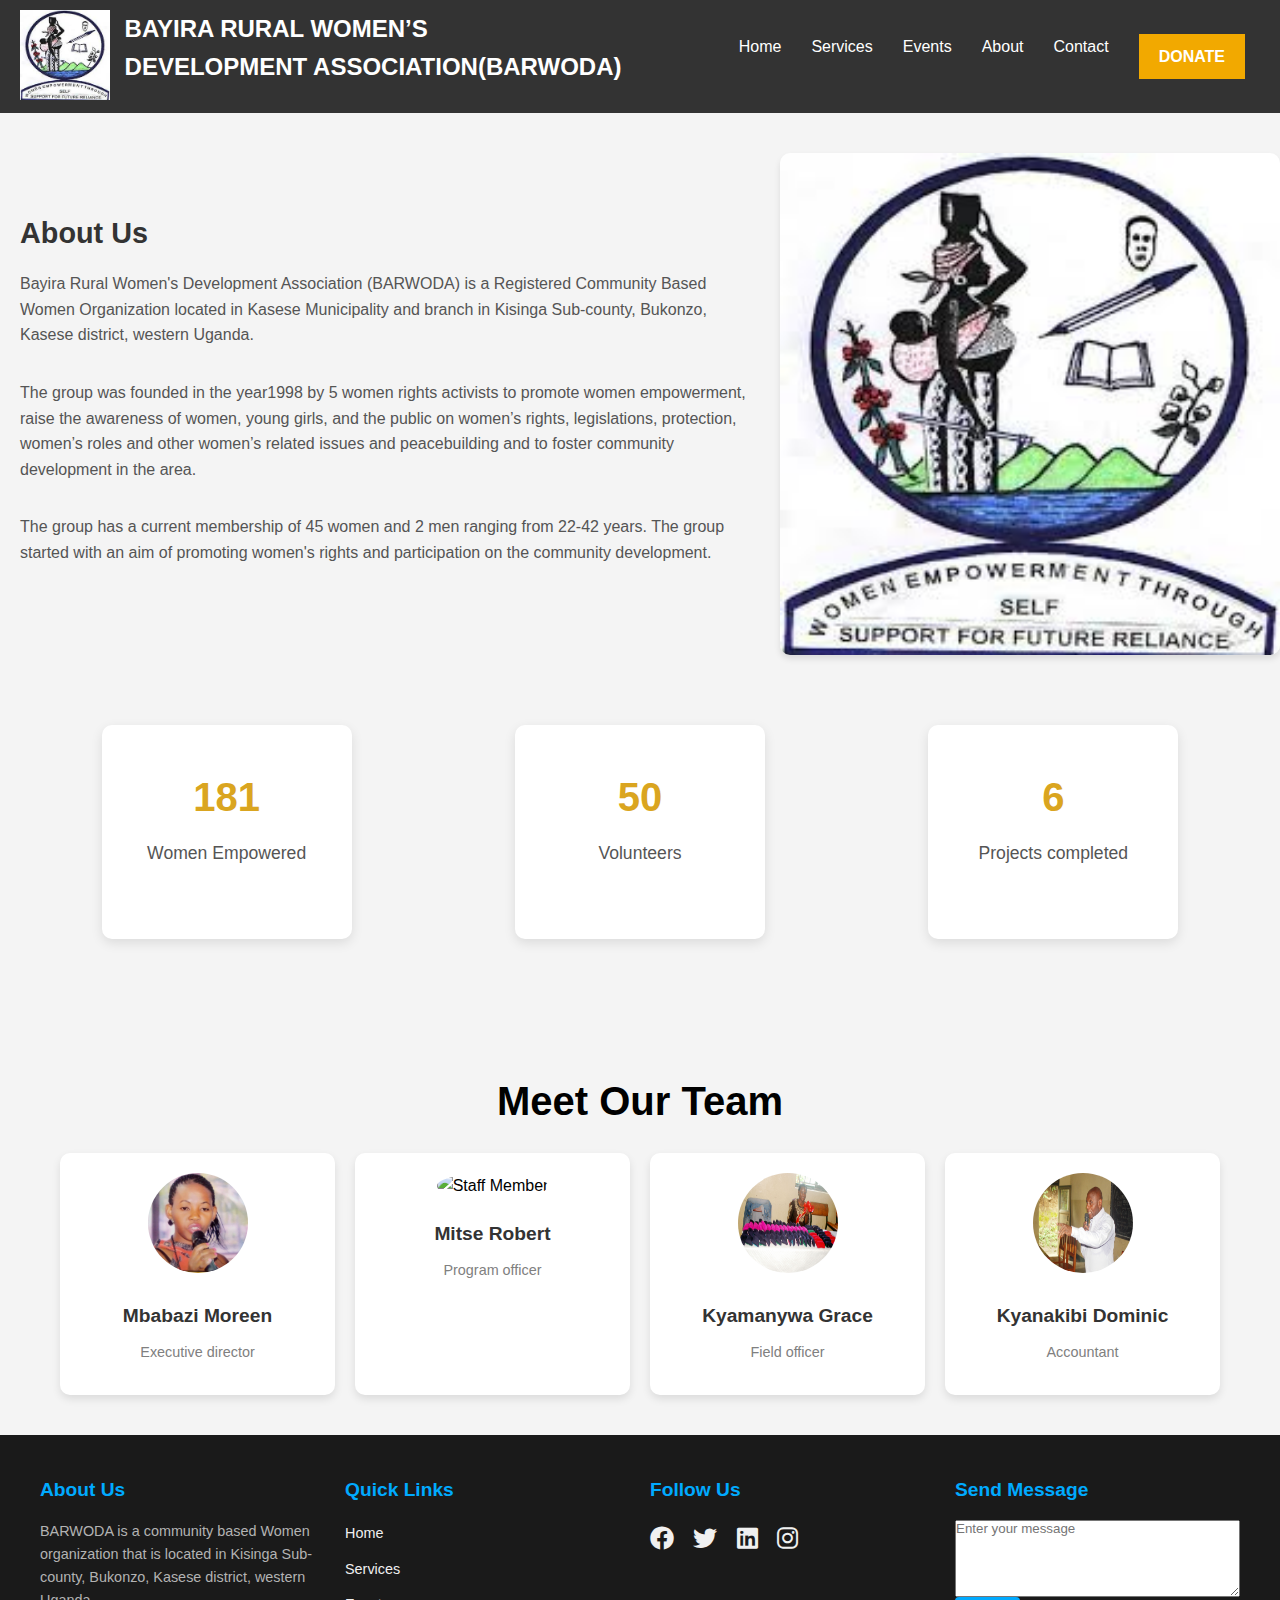
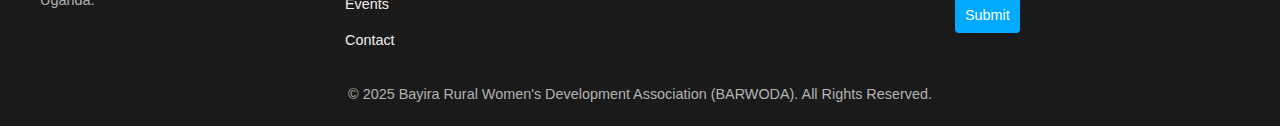
==== commit 37ca8dbb: "Update about.html" ====
--- a/about.html
+++ b/about.html
@@ -2,9 +2,70 @@
 <html>
 
     <head>
+        
       <link href="https://cdnjs.cloudflare.com/ajax/libs/font-awesome/6.0.0-beta3/css/all.min.css" rel="stylesheet">
       <link rel="stylesheet" href = "styles.css">
       <title>Services</title>
+          <style>
+        * {
+            box-sizing: border-box;
+            margin: 0;
+            padding: 0;
+            font-family: Arial, sans-serif;
+        }
+        body {
+            background-color: #f4f4f4;
+        }
+        .staff-section {
+            max-width: 1200px;
+            margin: auto;
+            padding: 40px 20px;
+            text-align: center;
+        }
+        .staff-section h2 {
+            font-size: 2.5rem;
+            margin-bottom: 20px;
+        }
+        .staff-grid {
+            display: grid;
+            grid-template-columns: repeat(auto-fit, minmax(250px, 1fr));
+            gap: 20px;
+        }
+        .staff-card {
+            background: white;
+            padding: 20px;
+            border-radius: 10px;
+            box-shadow: 0 4px 8px rgba(0, 0, 0, 0.1);
+            text-align: center;
+            transition: transform 0.3s;
+        }
+        .staff-card:hover {
+            transform: translateY(-10px);
+        }
+        .staff-card img {
+            width: 100px;
+            height: 100px;
+            border-radius: 50%;
+            margin-bottom: 10px;
+        }
+        .staff-card h3 {
+            font-size: 1.2rem;
+            margin: 10px 0;
+        }
+        .staff-card p {
+            color: gray;
+            margin-bottom: 10px;
+        }
+        .social-links a {
+            margin: 0 5px;
+            color: #007bff;
+            text-decoration: none;
+            font-size: 1.2rem;
+        }
+        .social-links a:hover {
+            color: #0056b3;
+        }
+    </style>  
     </head>
 
 
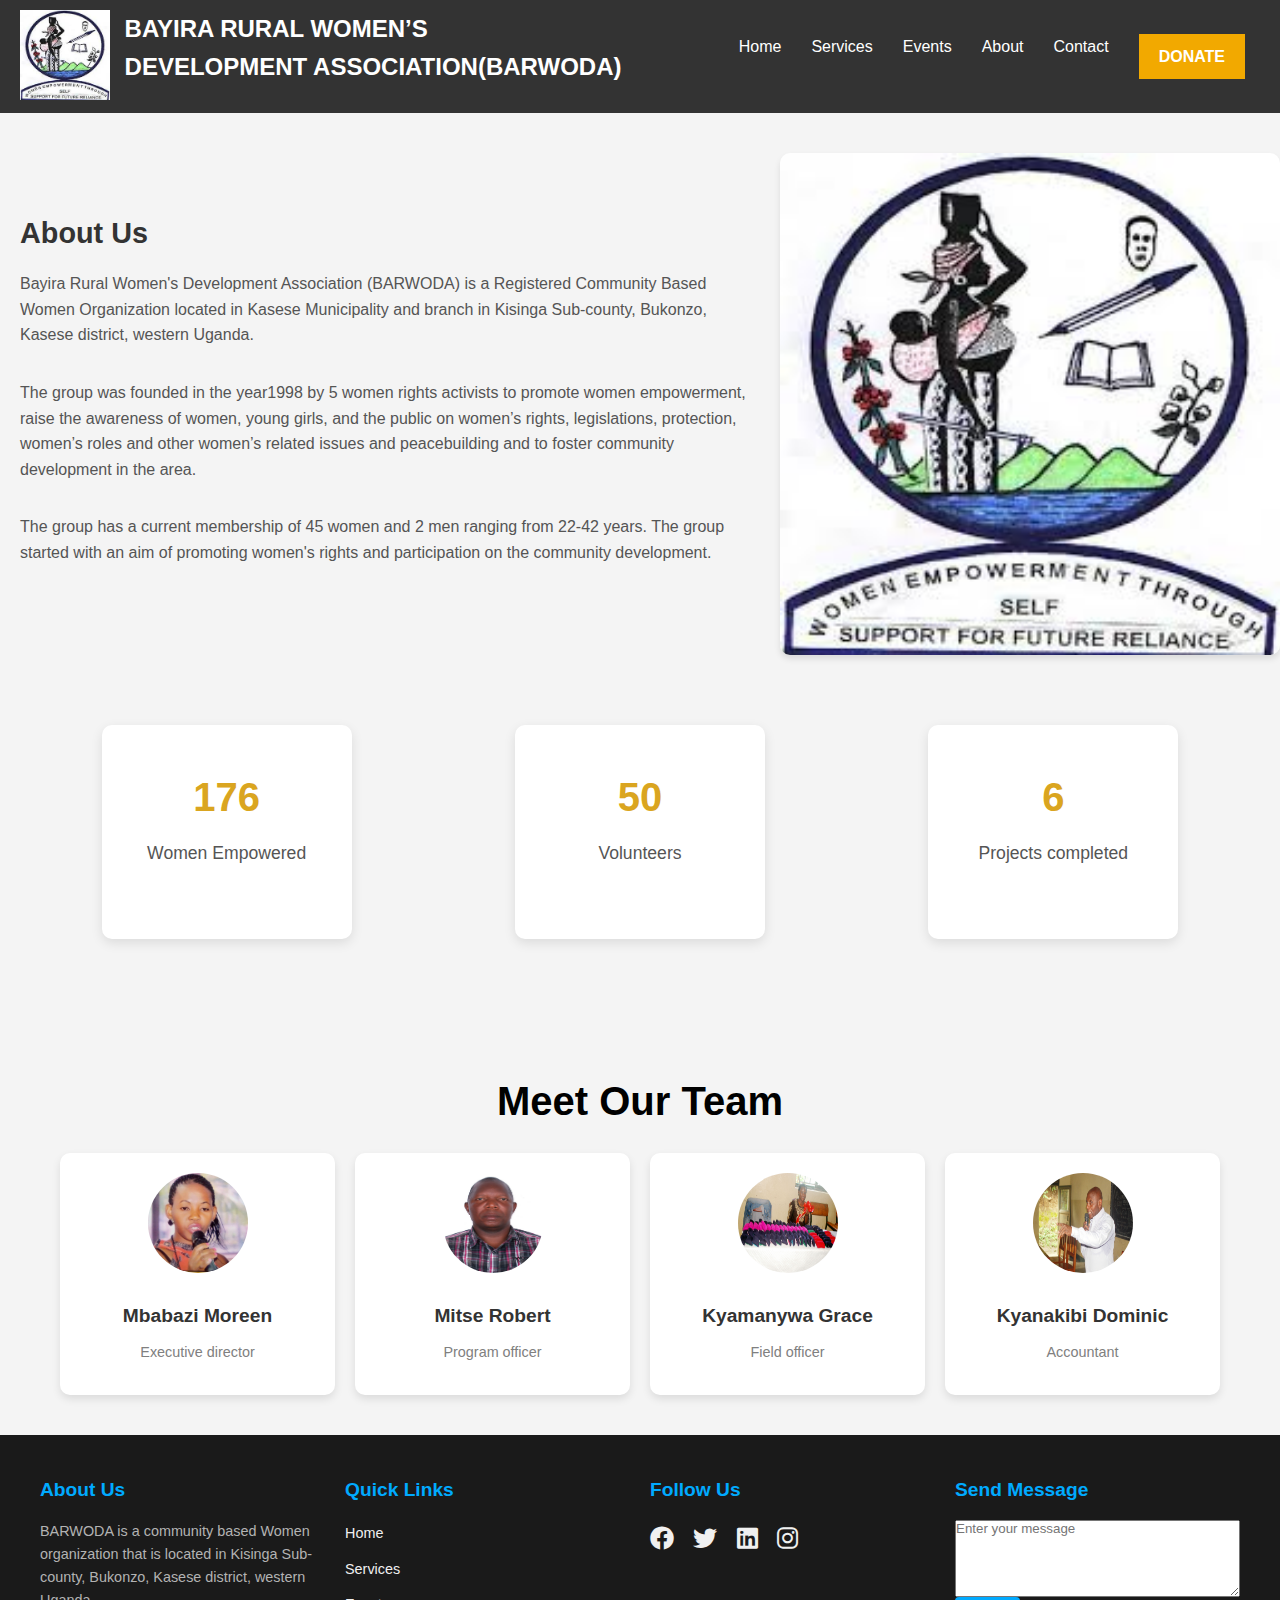
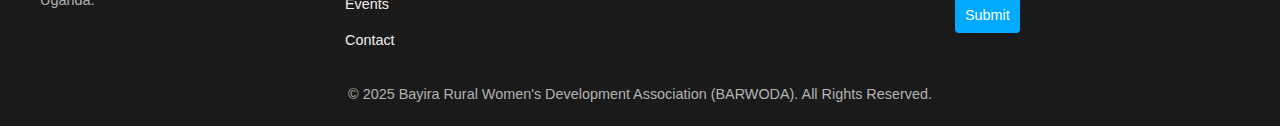
==== commit f1e351f3: "Update about.html" ====
--- a/about.html
+++ b/about.html
@@ -147,7 +147,7 @@
                 
             </div>
             <div class="staff-card">
-                <img src="MISTE ROBERT.jpg" alt="Staff Member">
+                <img src="robert.jpg" alt="Staff Member">
                 <h3>Mitse Robert</h3>
                 <p>Program officer</p>
                 
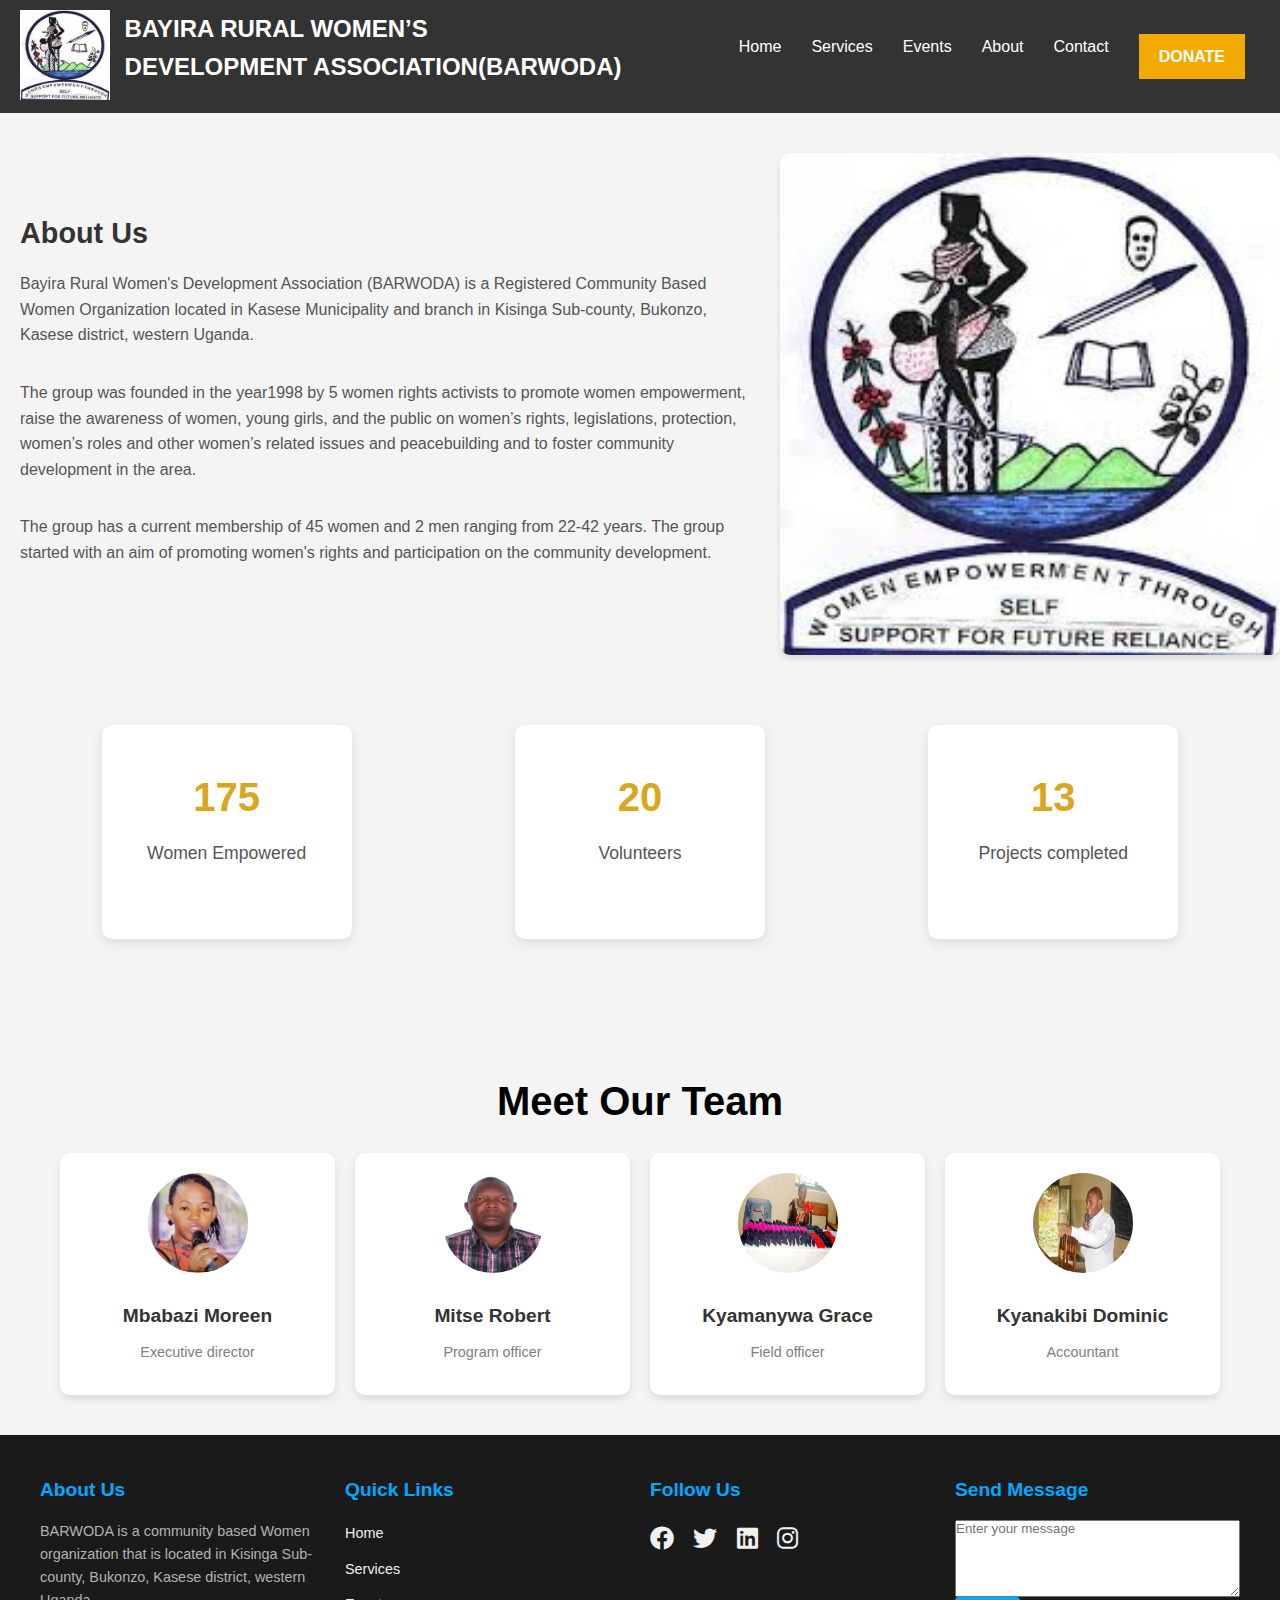
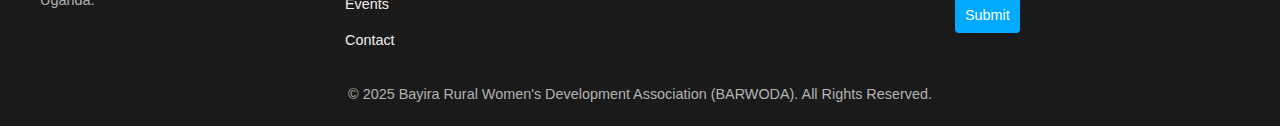
==== commit 1a6923b5: "Update about.html" ====
--- a/about.html
+++ b/about.html
@@ -119,19 +119,19 @@
         <div class="stats-container">
           <!-- Stat Item 1 -->
           <div class="stat-item">
-            <h3 class="counter" data-target="200">0</h3>
+            <h3 class="counter" data-target="20000">0</h3>
             <p>Women Empowered</p>
           </div>
     
           <!-- Stat Item 2 -->
           <div class="stat-item">
-            <h3 class="counter" data-target="50">0</h3>
+            <h3 class="counter" data-target="20">0</h3>
             <p>Volunteers</p>
           </div>
     
           <!-- Stat Item 3 -->
           <div class="stat-item">
-            <h3 class="counter" data-target="6">0</h3>
+            <h3 class="counter" data-target="13">0</h3>
             <p>Projects completed</p>
           </div>
         </div>
--- a/styles.css
+++ b/styles.css
@@ -222,7 +222,7 @@
         /* Hero Section Styles */
         .hero {
             position: relative;
-            background: url('barwoda.jpg') no-repeat center center/cover;
+            background: url('BARWODA TR.jpg') no-repeat center center/cover;
             height: 100vh;
             display: flex;
             justify-content: left;
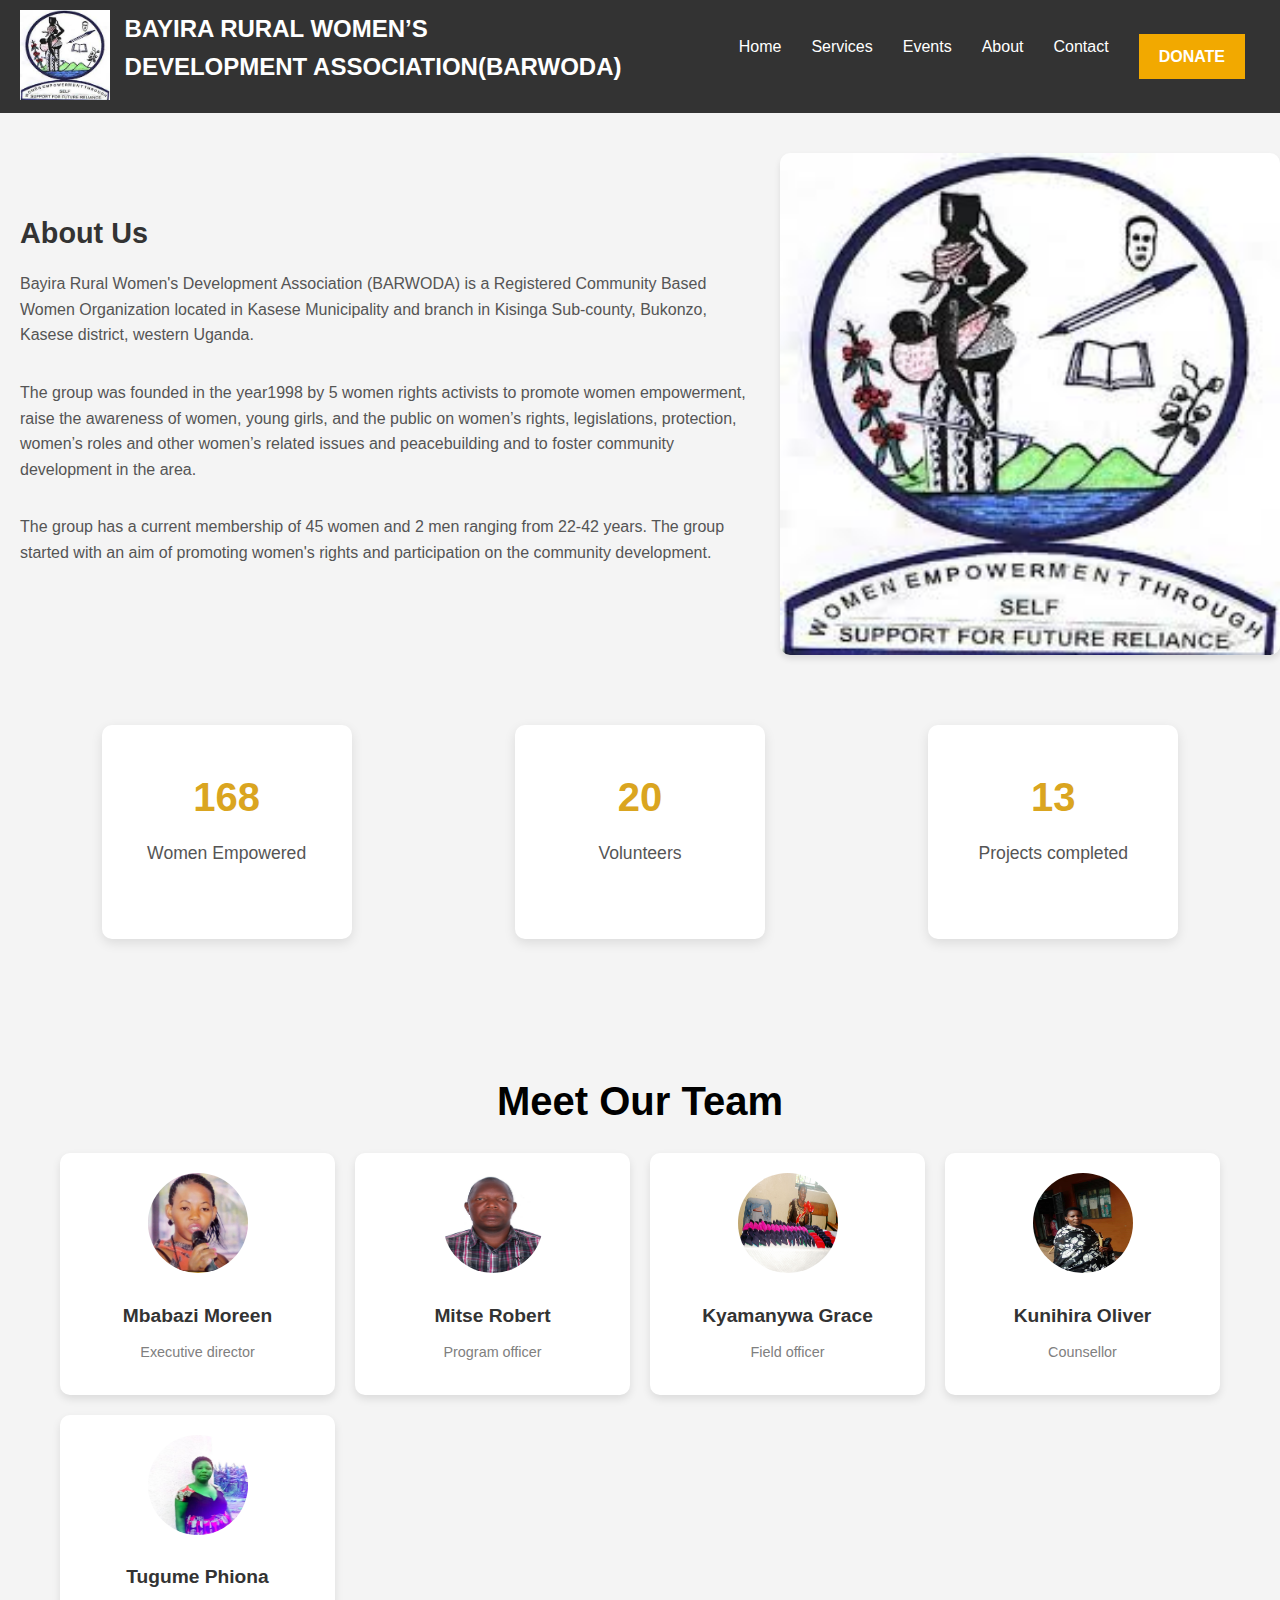
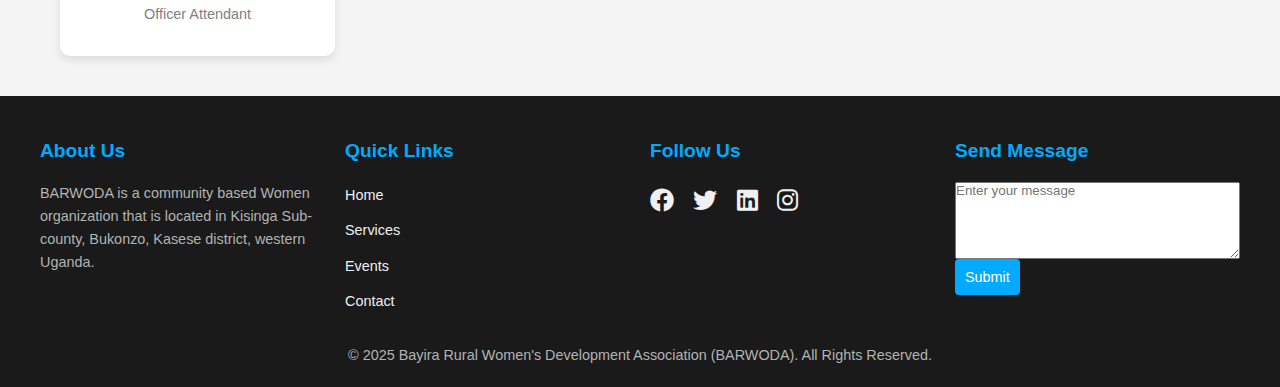
==== commit da6b002e: "Update about.html" ====
--- a/about.html
+++ b/about.html
@@ -159,9 +159,15 @@
                 
             </div>
             <div class="staff-card">
-                <img src="accountant.JPG" alt="Staff Member">
-                <h3>Kyanakibi Dominic</h3>
-                <p>Accountant</p>
+                <img src="kunihiraoliver.jpg" alt="Staff Member">
+                <h3>Kunihira Oliver</h3>
+                <p>Counsellor</p>
+                
+            </div>
+            <div class="staff-card">
+                <img src="tugumephiona.jpg" alt="Staff Member">
+                <h3>Tugume Phiona</h3>
+                <p>Officer Attendant</p>
                 
             </div>
             
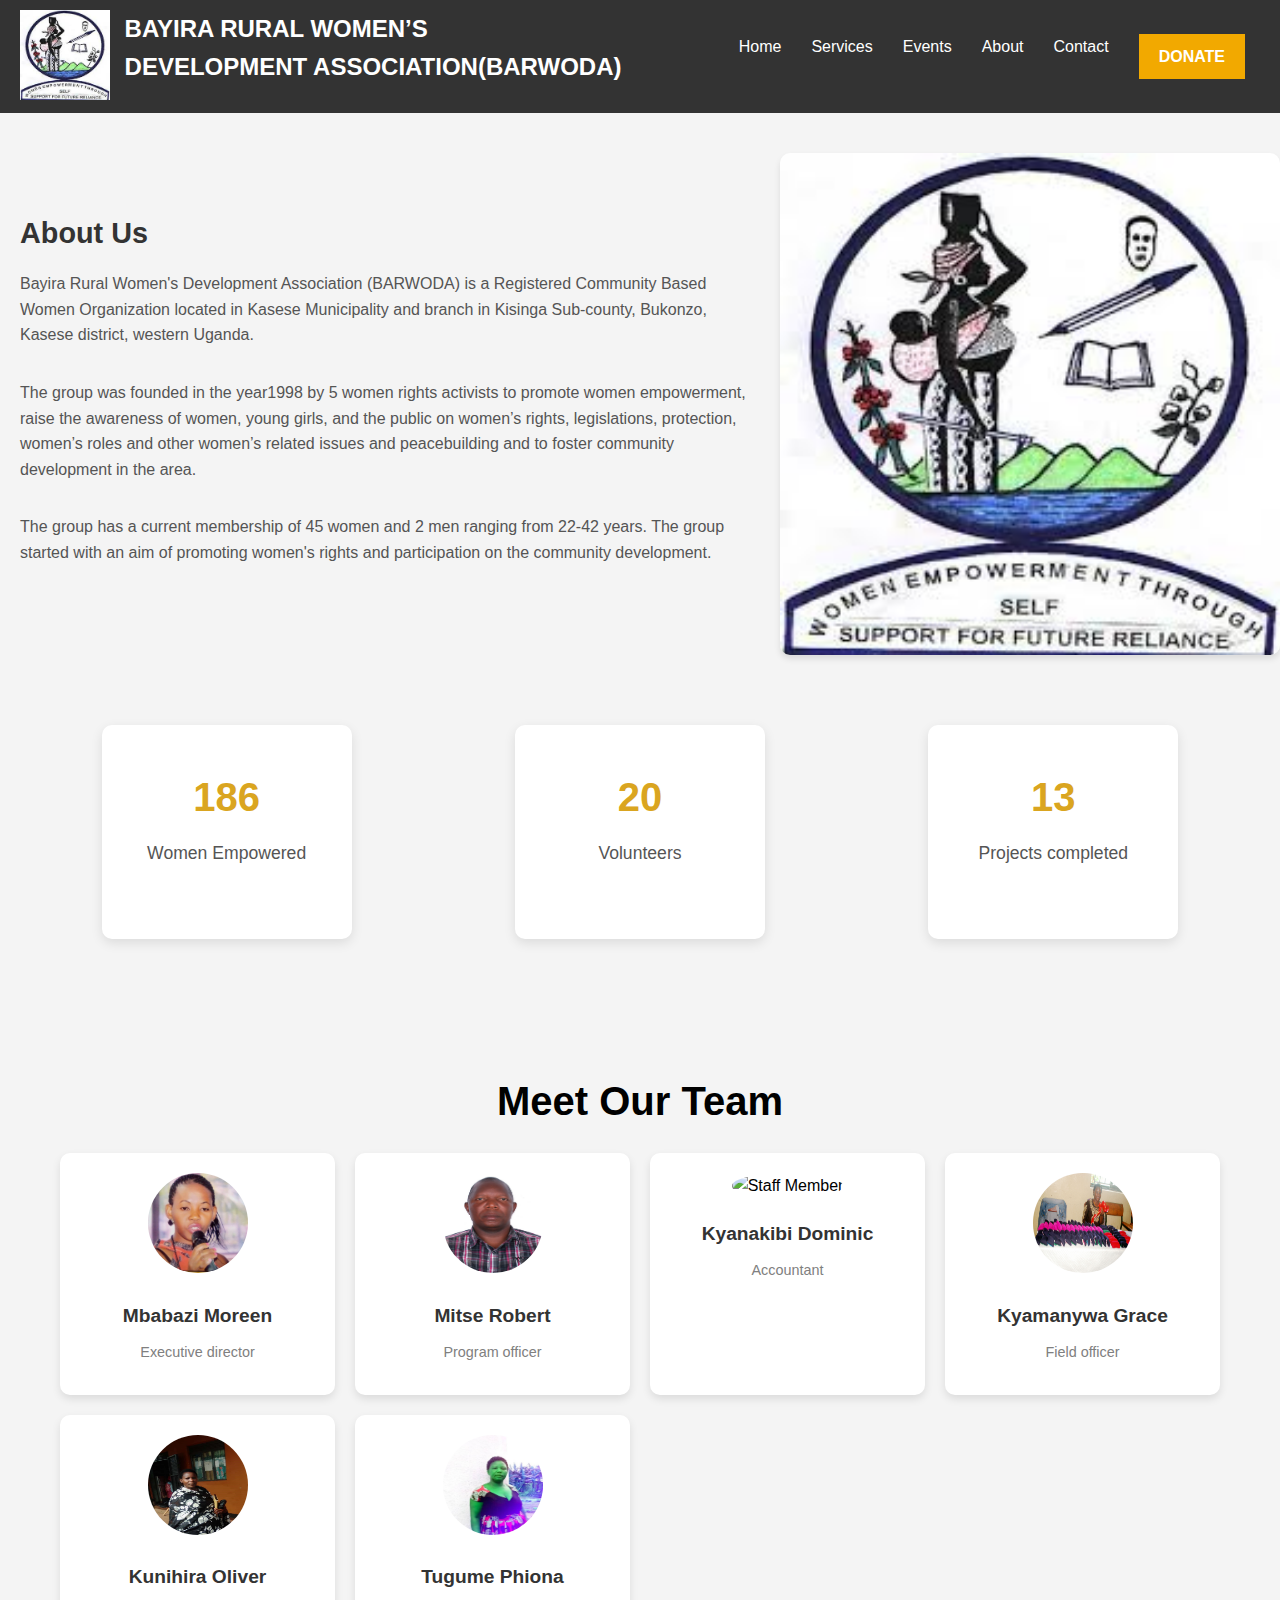
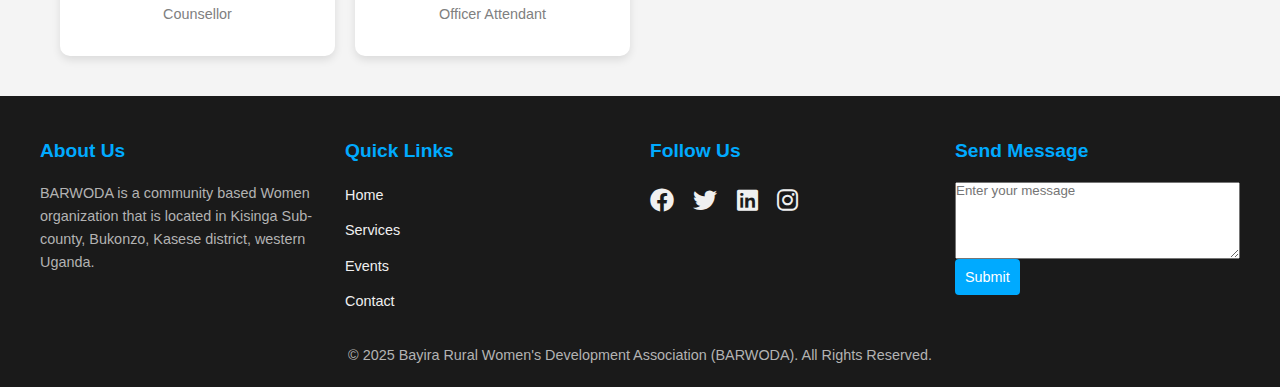
==== commit 9787201b: "Update about.html" ====
--- a/about.html
+++ b/about.html
@@ -153,6 +153,12 @@
                 
             </div>
             <div class="staff-card">
+                <img src="BARWODA 1.JPG" alt="Staff Member">
+                <h3>Kyanakibi Dominic</h3>
+                <p>Accountant</p>
+                
+            </div>
+            <div class="staff-card">
                 <img src="BARWODA 20.JPG" alt="Staff Member">
                 <h3>Kyamanywa Grace</h3>
                 <p>Field officer</p>
